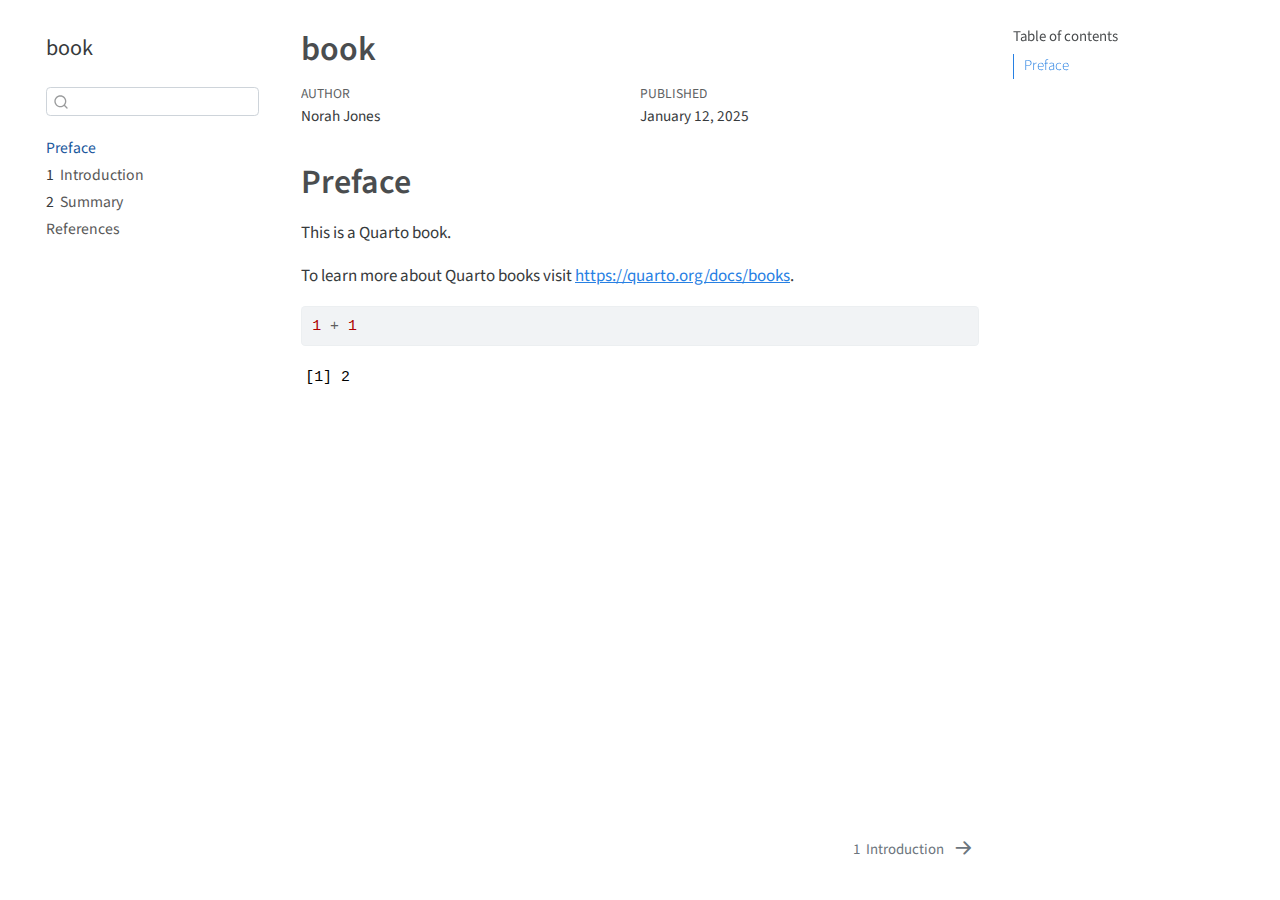
==== _book/index.html @ bacb1b83 "s" ====
<!DOCTYPE html>
<html xmlns="http://www.w3.org/1999/xhtml" lang="en" xml:lang="en"><head>

<meta charset="utf-8">
<meta name="generator" content="quarto-1.3.450">

<meta name="viewport" content="width=device-width, initial-scale=1.0, user-scalable=yes">

<meta name="author" content="Norah Jones">
<meta name="dcterms.date" content="2025-01-12">

<title>book</title>
<style>
code{white-space: pre-wrap;}
span.smallcaps{font-variant: small-caps;}
div.columns{display: flex; gap: min(4vw, 1.5em);}
div.column{flex: auto; overflow-x: auto;}
div.hanging-indent{margin-left: 1.5em; text-indent: -1.5em;}
ul.task-list{list-style: none;}
ul.task-list li input[type="checkbox"] {
  width: 0.8em;
  margin: 0 0.8em 0.2em -1em; /* quarto-specific, see https://github.com/quarto-dev/quarto-cli/issues/4556 */ 
  vertical-align: middle;
}
/* CSS for syntax highlighting */
pre > code.sourceCode { white-space: pre; position: relative; }
pre > code.sourceCode > span { display: inline-block; line-height: 1.25; }
pre > code.sourceCode > span:empty { height: 1.2em; }
.sourceCode { overflow: visible; }
code.sourceCode > span { color: inherit; text-decoration: inherit; }
div.sourceCode { margin: 1em 0; }
pre.sourceCode { margin: 0; }
@media screen {
div.sourceCode { overflow: auto; }
}
@media print {
pre > code.sourceCode { white-space: pre-wrap; }
pre > code.sourceCode > span { text-indent: -5em; padding-left: 5em; }
}
pre.numberSource code
  { counter-reset: source-line 0; }
pre.numberSource code > span
  { position: relative; left: -4em; counter-increment: source-line; }
pre.numberSource code > span > a:first-child::before
  { content: counter(source-line);
    position: relative; left: -1em; text-align: right; vertical-align: baseline;
    border: none; display: inline-block;
    -webkit-touch-callout: none; -webkit-user-select: none;
    -khtml-user-select: none; -moz-user-select: none;
    -ms-user-select: none; user-select: none;
    padding: 0 4px; width: 4em;
  }
pre.numberSource { margin-left: 3em;  padding-left: 4px; }
div.sourceCode
  {   }
@media screen {
pre > code.sourceCode > span > a:first-child::before { text-decoration: underline; }
}
</style>


<script src="site_libs/quarto-nav/quarto-nav.js"></script>
<script src="site_libs/quarto-nav/headroom.min.js"></script>
<script src="site_libs/clipboard/clipboard.min.js"></script>
<script src="site_libs/quarto-search/autocomplete.umd.js"></script>
<script src="site_libs/quarto-search/fuse.min.js"></script>
<script src="site_libs/quarto-search/quarto-search.js"></script>
<meta name="quarto:offset" content="./">
<link href="./intro.html" rel="next">
<script src="site_libs/quarto-html/quarto.js"></script>
<script src="site_libs/quarto-html/popper.min.js"></script>
<script src="site_libs/quarto-html/tippy.umd.min.js"></script>
<script src="site_libs/quarto-html/anchor.min.js"></script>
<link href="site_libs/quarto-html/tippy.css" rel="stylesheet">
<link href="site_libs/quarto-html/quarto-syntax-highlighting.css" rel="stylesheet" id="quarto-text-highlighting-styles">
<script src="site_libs/bootstrap/bootstrap.min.js"></script>
<link href="site_libs/bootstrap/bootstrap-icons.css" rel="stylesheet">
<link href="site_libs/bootstrap/bootstrap.min.css" rel="stylesheet" id="quarto-bootstrap" data-mode="light">
<script id="quarto-search-options" type="application/json">{
  "location": "sidebar",
  "copy-button": false,
  "collapse-after": 3,
  "panel-placement": "start",
  "type": "textbox",
  "limit": 20,
  "language": {
    "search-no-results-text": "No results",
    "search-matching-documents-text": "matching documents",
    "search-copy-link-title": "Copy link to search",
    "search-hide-matches-text": "Hide additional matches",
    "search-more-match-text": "more match in this document",
    "search-more-matches-text": "more matches in this document",
    "search-clear-button-title": "Clear",
    "search-detached-cancel-button-title": "Cancel",
    "search-submit-button-title": "Submit",
    "search-label": "Search"
  }
}</script>


</head>

<body class="nav-sidebar floating">

<div id="quarto-search-results"></div>
  <header id="quarto-header" class="headroom fixed-top">
  <nav class="quarto-secondary-nav">
    <div class="container-fluid d-flex">
      <button type="button" class="quarto-btn-toggle btn" data-bs-toggle="collapse" data-bs-target="#quarto-sidebar,#quarto-sidebar-glass" aria-controls="quarto-sidebar" aria-expanded="false" aria-label="Toggle sidebar navigation" onclick="if (window.quartoToggleHeadroom) { window.quartoToggleHeadroom(); }">
        <i class="bi bi-layout-text-sidebar-reverse"></i>
      </button>
      <nav class="quarto-page-breadcrumbs" aria-label="breadcrumb"><ol class="breadcrumb"><li class="breadcrumb-item"><a href="./index.html">Preface</a></li></ol></nav>
      <a class="flex-grow-1" role="button" data-bs-toggle="collapse" data-bs-target="#quarto-sidebar,#quarto-sidebar-glass" aria-controls="quarto-sidebar" aria-expanded="false" aria-label="Toggle sidebar navigation" onclick="if (window.quartoToggleHeadroom) { window.quartoToggleHeadroom(); }">      
      </a>
      <button type="button" class="btn quarto-search-button" aria-label="" onclick="window.quartoOpenSearch();">
        <i class="bi bi-search"></i>
      </button>
    </div>
  </nav>
</header>
<!-- content -->
<div id="quarto-content" class="quarto-container page-columns page-rows-contents page-layout-article">
<!-- sidebar -->
  <nav id="quarto-sidebar" class="sidebar collapse collapse-horizontal sidebar-navigation floating overflow-auto">
    <div class="pt-lg-2 mt-2 text-left sidebar-header">
    <div class="sidebar-title mb-0 py-0">
      <a href="./">book</a> 
    </div>
      </div>
        <div class="mt-2 flex-shrink-0 align-items-center">
        <div class="sidebar-search">
        <div id="quarto-search" class="" title="Search"></div>
        </div>
        </div>
    <div class="sidebar-menu-container"> 
    <ul class="list-unstyled mt-1">
        <li class="sidebar-item">
  <div class="sidebar-item-container"> 
  <a href="./index.html" class="sidebar-item-text sidebar-link active">
 <span class="menu-text">Preface</span></a>
  </div>
</li>
        <li class="sidebar-item">
  <div class="sidebar-item-container"> 
  <a href="./intro.html" class="sidebar-item-text sidebar-link">
 <span class="menu-text"><span class="chapter-number">1</span>&nbsp; <span class="chapter-title">Introduction</span></span></a>
  </div>
</li>
        <li class="sidebar-item">
  <div class="sidebar-item-container"> 
  <a href="./summary.html" class="sidebar-item-text sidebar-link">
 <span class="menu-text"><span class="chapter-number">2</span>&nbsp; <span class="chapter-title">Summary</span></span></a>
  </div>
</li>
        <li class="sidebar-item">
  <div class="sidebar-item-container"> 
  <a href="./references.html" class="sidebar-item-text sidebar-link">
 <span class="menu-text">References</span></a>
  </div>
</li>
    </ul>
    </div>
</nav>
<div id="quarto-sidebar-glass" data-bs-toggle="collapse" data-bs-target="#quarto-sidebar,#quarto-sidebar-glass"></div>
<!-- margin-sidebar -->
    <div id="quarto-margin-sidebar" class="sidebar margin-sidebar">
        <nav id="TOC" role="doc-toc" class="toc-active">
    <h2 id="toc-title">Table of contents</h2>
   
  <ul>
  <li><a href="#preface" id="toc-preface" class="nav-link active" data-scroll-target="#preface">Preface</a></li>
  </ul>
</nav>
    </div>
<!-- main -->
<main class="content" id="quarto-document-content">

<header id="title-block-header" class="quarto-title-block default">
<div class="quarto-title">
<h1 class="title">book</h1>
</div>



<div class="quarto-title-meta">

    <div>
    <div class="quarto-title-meta-heading">Author</div>
    <div class="quarto-title-meta-contents">
             <p>Norah Jones </p>
          </div>
  </div>
    
    <div>
    <div class="quarto-title-meta-heading">Published</div>
    <div class="quarto-title-meta-contents">
      <p class="date">January 12, 2025</p>
    </div>
  </div>
  
    
  </div>
  

</header>

<section id="preface" class="level1 unnumbered">
<h1 class="unnumbered">Preface</h1>
<p>This is a Quarto book.</p>
<p>To learn more about Quarto books visit <a href="https://quarto.org/docs/books" class="uri">https://quarto.org/docs/books</a>.</p>
<div class="cell">
<div class="sourceCode cell-code" id="cb1"><pre class="sourceCode r code-with-copy"><code class="sourceCode r"><span id="cb1-1"><a href="#cb1-1" aria-hidden="true" tabindex="-1"></a><span class="dv">1</span> <span class="sc">+</span> <span class="dv">1</span></span></code><button title="Copy to Clipboard" class="code-copy-button"><i class="bi"></i></button></pre></div>
<div class="cell-output cell-output-stdout">
<pre><code>[1] 2</code></pre>
</div>
</div>


</section>

</main> <!-- /main -->
<script id="quarto-html-after-body" type="application/javascript">
window.document.addEventListener("DOMContentLoaded", function (event) {
  const toggleBodyColorMode = (bsSheetEl) => {
    const mode = bsSheetEl.getAttribute("data-mode");
    const bodyEl = window.document.querySelector("body");
    if (mode === "dark") {
      bodyEl.classList.add("quarto-dark");
      bodyEl.classList.remove("quarto-light");
    } else {
      bodyEl.classList.add("quarto-light");
      bodyEl.classList.remove("quarto-dark");
    }
  }
  const toggleBodyColorPrimary = () => {
    const bsSheetEl = window.document.querySelector("link#quarto-bootstrap");
    if (bsSheetEl) {
      toggleBodyColorMode(bsSheetEl);
    }
  }
  toggleBodyColorPrimary();  
  const icon = "";
  const anchorJS = new window.AnchorJS();
  anchorJS.options = {
    placement: 'right',
    icon: icon
  };
  anchorJS.add('.anchored');
  const isCodeAnnotation = (el) => {
    for (const clz of el.classList) {
      if (clz.startsWith('code-annotation-')) {                     
        return true;
      }
    }
    return false;
  }
  const clipboard = new window.ClipboardJS('.code-copy-button', {
    text: function(trigger) {
      const codeEl = trigger.previousElementSibling.cloneNode(true);
      for (const childEl of codeEl.children) {
        if (isCodeAnnotation(childEl)) {
          childEl.remove();
        }
      }
      return codeEl.innerText;
    }
  });
  clipboard.on('success', function(e) {
    // button target
    const button = e.trigger;
    // don't keep focus
    button.blur();
    // flash "checked"
    button.classList.add('code-copy-button-checked');
    var currentTitle = button.getAttribute("title");
    button.setAttribute("title", "Copied!");
    let tooltip;
    if (window.bootstrap) {
      button.setAttribute("data-bs-toggle", "tooltip");
      button.setAttribute("data-bs-placement", "left");
      button.setAttribute("data-bs-title", "Copied!");
      tooltip = new bootstrap.Tooltip(button, 
        { trigger: "manual", 
          customClass: "code-copy-button-tooltip",
          offset: [0, -8]});
      tooltip.show();    
    }
    setTimeout(function() {
      if (tooltip) {
        tooltip.hide();
        button.removeAttribute("data-bs-title");
        button.removeAttribute("data-bs-toggle");
        button.removeAttribute("data-bs-placement");
      }
      button.setAttribute("title", currentTitle);
      button.classList.remove('code-copy-button-checked');
    }, 1000);
    // clear code selection
    e.clearSelection();
  });
  function tippyHover(el, contentFn) {
    const config = {
      allowHTML: true,
      content: contentFn,
      maxWidth: 500,
      delay: 100,
      arrow: false,
      appendTo: function(el) {
          return el.parentElement;
      },
      interactive: true,
      interactiveBorder: 10,
      theme: 'quarto',
      placement: 'bottom-start'
    };
    window.tippy(el, config); 
  }
  const noterefs = window.document.querySelectorAll('a[role="doc-noteref"]');
  for (var i=0; i<noterefs.length; i++) {
    const ref = noterefs[i];
    tippyHover(ref, function() {
      // use id or data attribute instead here
      let href = ref.getAttribute('data-footnote-href') || ref.getAttribute('href');
      try { href = new URL(href).hash; } catch {}
      const id = href.replace(/^#\/?/, "");
      const note = window.document.getElementById(id);
      return note.innerHTML;
    });
  }
      let selectedAnnoteEl;
      const selectorForAnnotation = ( cell, annotation) => {
        let cellAttr = 'data-code-cell="' + cell + '"';
        let lineAttr = 'data-code-annotation="' +  annotation + '"';
        const selector = 'span[' + cellAttr + '][' + lineAttr + ']';
        return selector;
      }
      const selectCodeLines = (annoteEl) => {
        const doc = window.document;
        const targetCell = annoteEl.getAttribute("data-target-cell");
        const targetAnnotation = annoteEl.getAttribute("data-target-annotation");
        const annoteSpan = window.document.querySelector(selectorForAnnotation(targetCell, targetAnnotation));
        const lines = annoteSpan.getAttribute("data-code-lines").split(",");
        const lineIds = lines.map((line) => {
          return targetCell + "-" + line;
        })
        let top = null;
        let height = null;
        let parent = null;
        if (lineIds.length > 0) {
            //compute the position of the single el (top and bottom and make a div)
            const el = window.document.getElementById(lineIds[0]);
            top = el.offsetTop;
            height = el.offsetHeight;
            parent = el.parentElement.parentElement;
          if (lineIds.length > 1) {
            const lastEl = window.document.getElementById(lineIds[lineIds.length - 1]);
            const bottom = lastEl.offsetTop + lastEl.offsetHeight;
            height = bottom - top;
          }
          if (top !== null && height !== null && parent !== null) {
            // cook up a div (if necessary) and position it 
            let div = window.document.getElementById("code-annotation-line-highlight");
            if (div === null) {
              div = window.document.createElement("div");
              div.setAttribute("id", "code-annotation-line-highlight");
              div.style.position = 'absolute';
              parent.appendChild(div);
            }
            div.style.top = top - 2 + "px";
            div.style.height = height + 4 + "px";
            let gutterDiv = window.document.getElementById("code-annotation-line-highlight-gutter");
            if (gutterDiv === null) {
              gutterDiv = window.document.createElement("div");
              gutterDiv.setAttribute("id", "code-annotation-line-highlight-gutter");
              gutterDiv.style.position = 'absolute';
              const codeCell = window.document.getElementById(targetCell);
              const gutter = codeCell.querySelector('.code-annotation-gutter');
              gutter.appendChild(gutterDiv);
            }
            gutterDiv.style.top = top - 2 + "px";
            gutterDiv.style.height = height + 4 + "px";
          }
          selectedAnnoteEl = annoteEl;
        }
      };
      const unselectCodeLines = () => {
        const elementsIds = ["code-annotation-line-highlight", "code-annotation-line-highlight-gutter"];
        elementsIds.forEach((elId) => {
          const div = window.document.getElementById(elId);
          if (div) {
            div.remove();
          }
        });
        selectedAnnoteEl = undefined;
      };
      // Attach click handler to the DT
      const annoteDls = window.document.querySelectorAll('dt[data-target-cell]');
      for (const annoteDlNode of annoteDls) {
        annoteDlNode.addEventListener('click', (event) => {
          const clickedEl = event.target;
          if (clickedEl !== selectedAnnoteEl) {
            unselectCodeLines();
            const activeEl = window.document.querySelector('dt[data-target-cell].code-annotation-active');
            if (activeEl) {
              activeEl.classList.remove('code-annotation-active');
            }
            selectCodeLines(clickedEl);
            clickedEl.classList.add('code-annotation-active');
          } else {
            // Unselect the line
            unselectCodeLines();
            clickedEl.classList.remove('code-annotation-active');
          }
        });
      }
  const findCites = (el) => {
    const parentEl = el.parentElement;
    if (parentEl) {
      const cites = parentEl.dataset.cites;
      if (cites) {
        return {
          el,
          cites: cites.split(' ')
        };
      } else {
        return findCites(el.parentElement)
      }
    } else {
      return undefined;
    }
  };
  var bibliorefs = window.document.querySelectorAll('a[role="doc-biblioref"]');
  for (var i=0; i<bibliorefs.length; i++) {
    const ref = bibliorefs[i];
    const citeInfo = findCites(ref);
    if (citeInfo) {
      tippyHover(citeInfo.el, function() {
        var popup = window.document.createElement('div');
        citeInfo.cites.forEach(function(cite) {
          var citeDiv = window.document.createElement('div');
          citeDiv.classList.add('hanging-indent');
          citeDiv.classList.add('csl-entry');
          var biblioDiv = window.document.getElementById('ref-' + cite);
          if (biblioDiv) {
            citeDiv.innerHTML = biblioDiv.innerHTML;
          }
          popup.appendChild(citeDiv);
        });
        return popup.innerHTML;
      });
    }
  }
});
</script>
<nav class="page-navigation">
  <div class="nav-page nav-page-previous">
  </div>
  <div class="nav-page nav-page-next">
      <a href="./intro.html" class="pagination-link">
        <span class="nav-page-text"><span class="chapter-number">1</span>&nbsp; <span class="chapter-title">Introduction</span></span> <i class="bi bi-arrow-right-short"></i>
      </a>
  </div>
</nav>
</div> <!-- /content -->



</body></html>
---- _book/site_libs/quarto-html/tippy.css ----
.tippy-box[data-animation=fade][data-state=hidden]{opacity:0}[data-tippy-root]{max-width:calc(100vw - 10px)}.tippy-box{position:relative;background-color:#333;color:#fff;border-radius:4px;font-size:14px;line-height:1.4;white-space:normal;outline:0;transition-property:transform,visibility,opacity}.tippy-box[data-placement^=top]>.tippy-arrow{bottom:0}.tippy-box[data-placement^=top]>.tippy-arrow:before{bottom:-7px;left:0;border-width:8px 8px 0;border-top-color:initial;transform-origin:center top}.tippy-box[data-placement^=bottom]>.tippy-arrow{top:0}.tippy-box[data-placement^=bottom]>.tippy-arrow:before{top:-7px;left:0;border-width:0 8px 8px;border-bottom-color:initial;transform-origin:center bottom}.tippy-box[data-placement^=left]>.tippy-arrow{right:0}.tippy-box[data-placement^=left]>.tippy-arrow:before{border-width:8px 0 8px 8px;border-left-color:initial;right:-7px;transform-origin:center left}.tippy-box[data-placement^=right]>.tippy-arrow{left:0}.tippy-box[data-placement^=right]>.tippy-arrow:before{left:-7px;border-width:8px 8px 8px 0;border-right-color:initial;transform-origin:center right}.tippy-box[data-inertia][data-state=visible]{transition-timing-function:cubic-bezier(.54,1.5,.38,1.11)}.tippy-arrow{width:16px;height:16px;color:#333}.tippy-arrow:before{content:"";position:absolute;border-color:transparent;border-style:solid}.tippy-content{position:relative;padding:5px 9px;z-index:1}
---- _book/site_libs/quarto-html/quarto-syntax-highlighting.css ----
/* quarto syntax highlight colors */
:root {
  --quarto-hl-ot-color: #003B4F;
  --quarto-hl-at-color: #657422;
  --quarto-hl-ss-color: #20794D;
  --quarto-hl-an-color: #5E5E5E;
  --quarto-hl-fu-color: #4758AB;
  --quarto-hl-st-color: #20794D;
  --quarto-hl-cf-color: #003B4F;
  --quarto-hl-op-color: #5E5E5E;
  --quarto-hl-er-color: #AD0000;
  --quarto-hl-bn-color: #AD0000;
  --quarto-hl-al-color: #AD0000;
  --quarto-hl-va-color: #111111;
  --quarto-hl-bu-color: inherit;
  --quarto-hl-ex-color: inherit;
  --quarto-hl-pp-color: #AD0000;
  --quarto-hl-in-color: #5E5E5E;
  --quarto-hl-vs-color: #20794D;
  --quarto-hl-wa-color: #5E5E5E;
  --quarto-hl-do-color: #5E5E5E;
  --quarto-hl-im-color: #00769E;
  --quarto-hl-ch-color: #20794D;
  --quarto-hl-dt-color: #AD0000;
  --quarto-hl-fl-color: #AD0000;
  --quarto-hl-co-color: #5E5E5E;
  --quarto-hl-cv-color: #5E5E5E;
  --quarto-hl-cn-color: #8f5902;
  --quarto-hl-sc-color: #5E5E5E;
  --quarto-hl-dv-color: #AD0000;
  --quarto-hl-kw-color: #003B4F;
}

/* other quarto variables */
:root {
  --quarto-font-monospace: SFMono-Regular, Menlo, Monaco, Consolas, "Liberation Mono", "Courier New", monospace;
}

pre > code.sourceCode > span {
  color: #003B4F;
}

code span {
  color: #003B4F;
}

code.sourceCode > span {
  color: #003B4F;
}

div.sourceCode,
div.sourceCode pre.sourceCode {
  color: #003B4F;
}

code span.ot {
  color: #003B4F;
  font-style: inherit;
}

code span.at {
  color: #657422;
  font-style: inherit;
}

code span.ss {
  color: #20794D;
  font-style: inherit;
}

code span.an {
  color: #5E5E5E;
  font-style: inherit;
}

code span.fu {
  color: #4758AB;
  font-style: inherit;
}

code span.st {
  color: #20794D;
  font-style: inherit;
}

code span.cf {
  color: #003B4F;
  font-style: inherit;
}

code span.op {
  color: #5E5E5E;
  font-style: inherit;
}

code span.er {
  color: #AD0000;
  font-style: inherit;
}

code span.bn {
  color: #AD0000;
  font-style: inherit;
}

code span.al {
  color: #AD0000;
  font-style: inherit;
}

code span.va {
  color: #111111;
  font-style: inherit;
}

code span.bu {
  font-style: inherit;
}

code span.ex {
  font-style: inherit;
}

code span.pp {
  color: #AD0000;
  font-style: inherit;
}

code span.in {
  color: #5E5E5E;
  font-style: inherit;
}

code span.vs {
  color: #20794D;
  font-style: inherit;
}

code span.wa {
  color: #5E5E5E;
  font-style: italic;
}

code span.do {
  color: #5E5E5E;
  font-style: italic;
}

code span.im {
  color: #00769E;
  font-style: inherit;
}

code span.ch {
  color: #20794D;
  font-style: inherit;
}

code span.dt {
  color: #AD0000;
  font-style: inherit;
}

code span.fl {
  color: #AD0000;
  font-style: inherit;
}

code span.co {
  color: #5E5E5E;
  font-style: inherit;
}

code span.cv {
  color: #5E5E5E;
  font-style: italic;
}

code span.cn {
  color: #8f5902;
  font-style: inherit;
}

code span.sc {
  color: #5E5E5E;
  font-style: inherit;
}

code span.dv {
  color: #AD0000;
  font-style: inherit;
}

code span.kw {
  color: #003B4F;
  font-style: inherit;
}

.prevent-inlining {
  content: "</";
}

/*# sourceMappingURL=debc5d5d77c3f9108843748ff7464032.css.map */
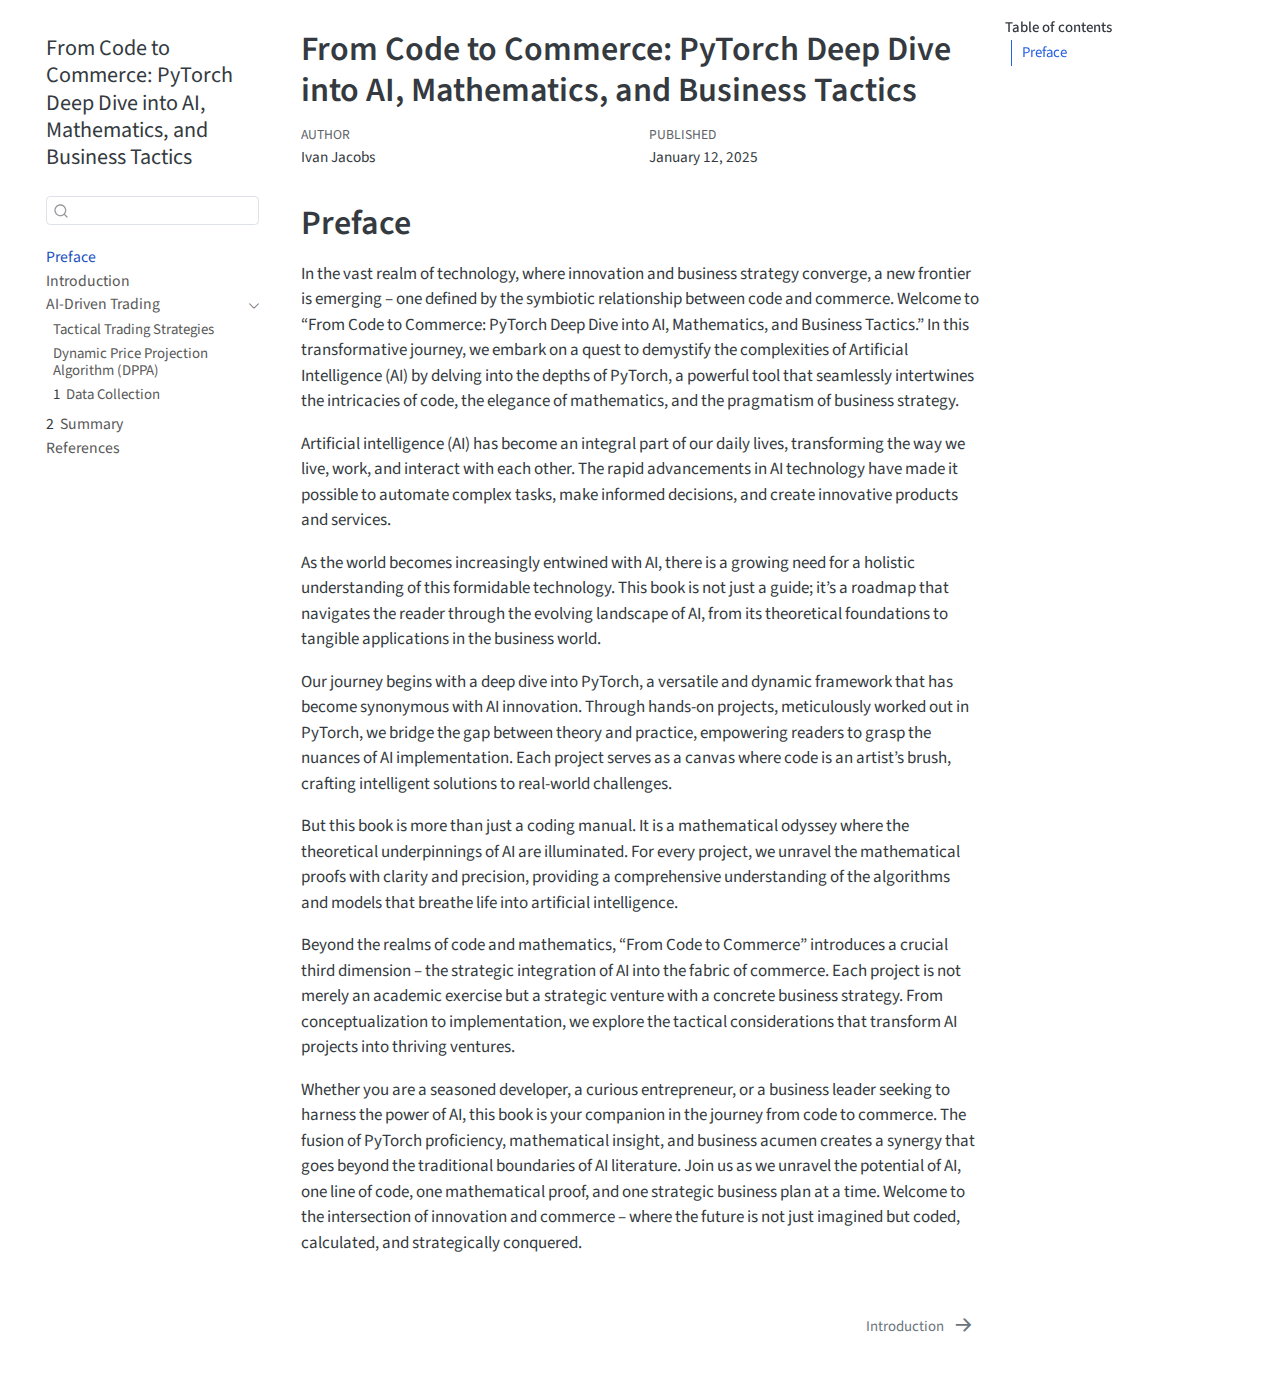
==== commit b4a6c80c: "b" ====
--- a/_book/index.html
+++ b/_book/index.html
@@ -2,14 +2,14 @@
 <html xmlns="http://www.w3.org/1999/xhtml" lang="en" xml:lang="en"><head>
 
 <meta charset="utf-8">
-<meta name="generator" content="quarto-1.3.450">
+<meta name="generator" content="quarto-1.4.533">
 
 <meta name="viewport" content="width=device-width, initial-scale=1.0, user-scalable=yes">
 
-<meta name="author" content="Norah Jones">
+<meta name="author" content="Ivan Jacobs">
 <meta name="dcterms.date" content="2025-01-12">
 
-<title>book</title>
+<title>From Code to Commerce: PyTorch Deep Dive into AI, Mathematics, and Business Tactics</title>
 <style>
 code{white-space: pre-wrap;}
 span.smallcaps{font-variant: small-caps;}
@@ -21,40 +21,6 @@
   width: 0.8em;
   margin: 0 0.8em 0.2em -1em; /* quarto-specific, see https://github.com/quarto-dev/quarto-cli/issues/4556 */ 
   vertical-align: middle;
-}
-/* CSS for syntax highlighting */
-pre > code.sourceCode { white-space: pre; position: relative; }
-pre > code.sourceCode > span { display: inline-block; line-height: 1.25; }
-pre > code.sourceCode > span:empty { height: 1.2em; }
-.sourceCode { overflow: visible; }
-code.sourceCode > span { color: inherit; text-decoration: inherit; }
-div.sourceCode { margin: 1em 0; }
-pre.sourceCode { margin: 0; }
-@media screen {
-div.sourceCode { overflow: auto; }
-}
-@media print {
-pre > code.sourceCode { white-space: pre-wrap; }
-pre > code.sourceCode > span { text-indent: -5em; padding-left: 5em; }
-}
-pre.numberSource code
-  { counter-reset: source-line 0; }
-pre.numberSource code > span
-  { position: relative; left: -4em; counter-increment: source-line; }
-pre.numberSource code > span > a:first-child::before
-  { content: counter(source-line);
-    position: relative; left: -1em; text-align: right; vertical-align: baseline;
-    border: none; display: inline-block;
-    -webkit-touch-callout: none; -webkit-user-select: none;
-    -khtml-user-select: none; -moz-user-select: none;
-    -ms-user-select: none; user-select: none;
-    padding: 0 4px; width: 4em;
-  }
-pre.numberSource { margin-left: 3em;  padding-left: 4px; }
-div.sourceCode
-  {   }
-@media screen {
-pre > code.sourceCode > span > a:first-child::before { text-decoration: underline; }
 }
 </style>
 
@@ -82,7 +48,13 @@
   "collapse-after": 3,
   "panel-placement": "start",
   "type": "textbox",
-  "limit": 20,
+  "limit": 50,
+  "keyboard-shortcut": [
+    "f",
+    "/",
+    "s"
+  ],
+  "show-item-context": false,
   "language": {
     "search-no-results-text": "No results",
     "search-matching-documents-text": "matching documents",
@@ -91,6 +63,7 @@
     "search-more-match-text": "more match in this document",
     "search-more-matches-text": "more matches in this document",
     "search-clear-button-title": "Clear",
+    "search-text-placeholder": "",
     "search-detached-cancel-button-title": "Cancel",
     "search-submit-button-title": "Submit",
     "search-label": "Search"
@@ -106,12 +79,12 @@
   <header id="quarto-header" class="headroom fixed-top">
   <nav class="quarto-secondary-nav">
     <div class="container-fluid d-flex">
-      <button type="button" class="quarto-btn-toggle btn" data-bs-toggle="collapse" data-bs-target="#quarto-sidebar,#quarto-sidebar-glass" aria-controls="quarto-sidebar" aria-expanded="false" aria-label="Toggle sidebar navigation" onclick="if (window.quartoToggleHeadroom) { window.quartoToggleHeadroom(); }">
+      <button type="button" class="quarto-btn-toggle btn" data-bs-toggle="collapse" data-bs-target=".quarto-sidebar-collapse-item" aria-controls="quarto-sidebar" aria-expanded="false" aria-label="Toggle sidebar navigation" onclick="if (window.quartoToggleHeadroom) { window.quartoToggleHeadroom(); }">
         <i class="bi bi-layout-text-sidebar-reverse"></i>
       </button>
-      <nav class="quarto-page-breadcrumbs" aria-label="breadcrumb"><ol class="breadcrumb"><li class="breadcrumb-item"><a href="./index.html">Preface</a></li></ol></nav>
-      <a class="flex-grow-1" role="button" data-bs-toggle="collapse" data-bs-target="#quarto-sidebar,#quarto-sidebar-glass" aria-controls="quarto-sidebar" aria-expanded="false" aria-label="Toggle sidebar navigation" onclick="if (window.quartoToggleHeadroom) { window.quartoToggleHeadroom(); }">      
-      </a>
+        <nav class="quarto-page-breadcrumbs" aria-label="breadcrumb"><ol class="breadcrumb"><li class="breadcrumb-item"><a href="./index.html">Preface</a></li></ol></nav>
+        <a class="flex-grow-1" role="button" data-bs-toggle="collapse" data-bs-target=".quarto-sidebar-collapse-item" aria-controls="quarto-sidebar" aria-expanded="false" aria-label="Toggle sidebar navigation" onclick="if (window.quartoToggleHeadroom) { window.quartoToggleHeadroom(); }">      
+        </a>
       <button type="button" class="btn quarto-search-button" aria-label="" onclick="window.quartoOpenSearch();">
         <i class="bi bi-search"></i>
       </button>
@@ -121,10 +94,10 @@
 <!-- content -->
 <div id="quarto-content" class="quarto-container page-columns page-rows-contents page-layout-article">
 <!-- sidebar -->
-  <nav id="quarto-sidebar" class="sidebar collapse collapse-horizontal sidebar-navigation floating overflow-auto">
+  <nav id="quarto-sidebar" class="sidebar collapse collapse-horizontal quarto-sidebar-collapse-item sidebar-navigation floating overflow-auto">
     <div class="pt-lg-2 mt-2 text-left sidebar-header">
     <div class="sidebar-title mb-0 py-0">
-      <a href="./">book</a> 
+      <a href="./">From Code to Commerce: PyTorch Deep Dive into AI, Mathematics, and Business Tactics</a> 
     </div>
       </div>
         <div class="mt-2 flex-shrink-0 align-items-center">
@@ -143,9 +116,38 @@
         <li class="sidebar-item">
   <div class="sidebar-item-container"> 
   <a href="./intro.html" class="sidebar-item-text sidebar-link">
- <span class="menu-text"><span class="chapter-number">1</span>&nbsp; <span class="chapter-title">Introduction</span></span></a>
+ <span class="menu-text">Introduction</span></a>
   </div>
 </li>
+        <li class="sidebar-item sidebar-item-section">
+      <div class="sidebar-item-container"> 
+            <a href="./trading/aitrading_introduction.html" class="sidebar-item-text sidebar-link">
+ <span class="menu-text">AI-Driven Trading</span></a>
+          <a class="sidebar-item-toggle text-start" data-bs-toggle="collapse" data-bs-target="#quarto-sidebar-section-1" aria-expanded="true" aria-label="Toggle section">
+            <i class="bi bi-chevron-right ms-2"></i>
+          </a> 
+      </div>
+      <ul id="quarto-sidebar-section-1" class="collapse list-unstyled sidebar-section depth1 show">  
+          <li class="sidebar-item">
+  <div class="sidebar-item-container"> 
+  <a href="./trading/trading_intro.html" class="sidebar-item-text sidebar-link">
+ <span class="menu-text">Tactical Trading Strategies</span></a>
+  </div>
+</li>
+          <li class="sidebar-item">
+  <div class="sidebar-item-container"> 
+  <a href="./trading/dppa.html" class="sidebar-item-text sidebar-link">
+ <span class="menu-text">Dynamic Price Projection Algorithm (DPPA)</span></a>
+  </div>
+</li>
+          <li class="sidebar-item">
+  <div class="sidebar-item-container"> 
+  <a href="./trading/Data Collection.html" class="sidebar-item-text sidebar-link">
+ <span class="menu-text"><span class="chapter-number">1</span>&nbsp; <span class="chapter-title">Data Collection</span></span></a>
+  </div>
+</li>
+      </ul>
+  </li>
         <li class="sidebar-item">
   <div class="sidebar-item-container"> 
   <a href="./summary.html" class="sidebar-item-text sidebar-link">
@@ -161,7 +163,7 @@
     </ul>
     </div>
 </nav>
-<div id="quarto-sidebar-glass" data-bs-toggle="collapse" data-bs-target="#quarto-sidebar,#quarto-sidebar-glass"></div>
+<div id="quarto-sidebar-glass" class="quarto-sidebar-collapse-item" data-bs-toggle="collapse" data-bs-target=".quarto-sidebar-collapse-item"></div>
 <!-- margin-sidebar -->
     <div id="quarto-margin-sidebar" class="sidebar margin-sidebar">
         <nav id="TOC" role="doc-toc" class="toc-active">
@@ -177,7 +179,7 @@
 
 <header id="title-block-header" class="quarto-title-block default">
 <div class="quarto-title">
-<h1 class="title">book</h1>
+<h1 class="title">From Code to Commerce: PyTorch Deep Dive into AI, Mathematics, and Business Tactics</h1>
 </div>
 
 
@@ -187,7 +189,7 @@
     <div>
     <div class="quarto-title-meta-heading">Author</div>
     <div class="quarto-title-meta-contents">
-             <p>Norah Jones </p>
+             <p>Ivan Jacobs </p>
           </div>
   </div>
     
@@ -202,18 +204,19 @@
   </div>
   
 
+
 </header>
+
 
 <section id="preface" class="level1 unnumbered">
 <h1 class="unnumbered">Preface</h1>
-<p>This is a Quarto book.</p>
-<p>To learn more about Quarto books visit <a href="https://quarto.org/docs/books" class="uri">https://quarto.org/docs/books</a>.</p>
-<div class="cell">
-<div class="sourceCode cell-code" id="cb1"><pre class="sourceCode r code-with-copy"><code class="sourceCode r"><span id="cb1-1"><a href="#cb1-1" aria-hidden="true" tabindex="-1"></a><span class="dv">1</span> <span class="sc">+</span> <span class="dv">1</span></span></code><button title="Copy to Clipboard" class="code-copy-button"><i class="bi"></i></button></pre></div>
-<div class="cell-output cell-output-stdout">
-<pre><code>[1] 2</code></pre>
-</div>
-</div>
+<p>In the vast realm of technology, where innovation and business strategy converge, a new frontier is emerging – one defined by the symbiotic relationship between code and commerce. Welcome to “From Code to Commerce: PyTorch Deep Dive into AI, Mathematics, and Business Tactics.” In this transformative journey, we embark on a quest to demystify the complexities of Artificial Intelligence (AI) by delving into the depths of PyTorch, a powerful tool that seamlessly intertwines the intricacies of code, the elegance of mathematics, and the pragmatism of business strategy.</p>
+<p>Artificial intelligence (AI) has become an integral part of our daily lives, transforming the way we live, work, and interact with each other. The rapid advancements in AI technology have made it possible to automate complex tasks, make informed decisions, and create innovative products and services.</p>
+<p>As the world becomes increasingly entwined with AI, there is a growing need for a holistic understanding of this formidable technology. This book is not just a guide; it’s a roadmap that navigates the reader through the evolving landscape of AI, from its theoretical foundations to tangible applications in the business world.</p>
+<p>Our journey begins with a deep dive into PyTorch, a versatile and dynamic framework that has become synonymous with AI innovation. Through hands-on projects, meticulously worked out in PyTorch, we bridge the gap between theory and practice, empowering readers to grasp the nuances of AI implementation. Each project serves as a canvas where code is an artist’s brush, crafting intelligent solutions to real-world challenges.</p>
+<p>But this book is more than just a coding manual. It is a mathematical odyssey where the theoretical underpinnings of AI are illuminated. For every project, we unravel the mathematical proofs with clarity and precision, providing a comprehensive understanding of the algorithms and models that breathe life into artificial intelligence.</p>
+<p>Beyond the realms of code and mathematics, “From Code to Commerce” introduces a crucial third dimension – the strategic integration of AI into the fabric of commerce. Each project is not merely an academic exercise but a strategic venture with a concrete business strategy. From conceptualization to implementation, we explore the tactical considerations that transform AI projects into thriving ventures.</p>
+<p>Whether you are a seasoned developer, a curious entrepreneur, or a business leader seeking to harness the power of AI, this book is your companion in the journey from code to commerce. The fusion of PyTorch proficiency, mathematical insight, and business acumen creates a synergy that goes beyond the traditional boundaries of AI literature. Join us as we unravel the potential of AI, one line of code, one mathematical proof, and one strategic business plan at a time. Welcome to the intersection of innovation and commerce – where the future is not just imagined but coded, calculated, and strategically conquered.</p>
 
 
 </section>
@@ -246,62 +249,60 @@
     icon: icon
   };
   anchorJS.add('.anchored');
-  const isCodeAnnotation = (el) => {
-    for (const clz of el.classList) {
-      if (clz.startsWith('code-annotation-')) {                     
-        return true;
-      }
-    }
-    return false;
-  }
-  const clipboard = new window.ClipboardJS('.code-copy-button', {
-    text: function(trigger) {
-      const codeEl = trigger.previousElementSibling.cloneNode(true);
-      for (const childEl of codeEl.children) {
-        if (isCodeAnnotation(childEl)) {
-          childEl.remove();
-        }
-      }
-      return codeEl.innerText;
-    }
-  });
-  clipboard.on('success', function(e) {
-    // button target
-    const button = e.trigger;
-    // don't keep focus
-    button.blur();
-    // flash "checked"
-    button.classList.add('code-copy-button-checked');
-    var currentTitle = button.getAttribute("title");
-    button.setAttribute("title", "Copied!");
-    let tooltip;
-    if (window.bootstrap) {
-      button.setAttribute("data-bs-toggle", "tooltip");
-      button.setAttribute("data-bs-placement", "left");
-      button.setAttribute("data-bs-title", "Copied!");
-      tooltip = new bootstrap.Tooltip(button, 
-        { trigger: "manual", 
-          customClass: "code-copy-button-tooltip",
-          offset: [0, -8]});
-      tooltip.show();    
-    }
-    setTimeout(function() {
-      if (tooltip) {
-        tooltip.hide();
-        button.removeAttribute("data-bs-title");
-        button.removeAttribute("data-bs-toggle");
-        button.removeAttribute("data-bs-placement");
-      }
-      button.setAttribute("title", currentTitle);
-      button.classList.remove('code-copy-button-checked');
-    }, 1000);
-    // clear code selection
-    e.clearSelection();
-  });
-  function tippyHover(el, contentFn) {
+  const viewSource = window.document.getElementById('quarto-view-source') ||
+                     window.document.getElementById('quarto-code-tools-source');
+  if (viewSource) {
+    const sourceUrl = viewSource.getAttribute("data-quarto-source-url");
+    viewSource.addEventListener("click", function(e) {
+      if (sourceUrl) {
+        // rstudio viewer pane
+        if (/\bcapabilities=\b/.test(window.location)) {
+          window.open(sourceUrl);
+        } else {
+          window.location.href = sourceUrl;
+        }
+      } else {
+        const modal = new bootstrap.Modal(document.getElementById('quarto-embedded-source-code-modal'));
+        modal.show();
+      }
+      return false;
+    });
+  }
+  function toggleCodeHandler(show) {
+    return function(e) {
+      const detailsSrc = window.document.querySelectorAll(".cell > details > .sourceCode");
+      for (let i=0; i<detailsSrc.length; i++) {
+        const details = detailsSrc[i].parentElement;
+        if (show) {
+          details.open = true;
+        } else {
+          details.removeAttribute("open");
+        }
+      }
+      const cellCodeDivs = window.document.querySelectorAll(".cell > .sourceCode");
+      const fromCls = show ? "hidden" : "unhidden";
+      const toCls = show ? "unhidden" : "hidden";
+      for (let i=0; i<cellCodeDivs.length; i++) {
+        const codeDiv = cellCodeDivs[i];
+        if (codeDiv.classList.contains(fromCls)) {
+          codeDiv.classList.remove(fromCls);
+          codeDiv.classList.add(toCls);
+        } 
+      }
+      return false;
+    }
+  }
+  const hideAllCode = window.document.getElementById("quarto-hide-all-code");
+  if (hideAllCode) {
+    hideAllCode.addEventListener("click", toggleCodeHandler(false));
+  }
+  const showAllCode = window.document.getElementById("quarto-show-all-code");
+  if (showAllCode) {
+    showAllCode.addEventListener("click", toggleCodeHandler(true));
+  }
+  function tippyHover(el, contentFn, onTriggerFn, onUntriggerFn) {
     const config = {
       allowHTML: true,
-      content: contentFn,
       maxWidth: 500,
       delay: 100,
       arrow: false,
@@ -311,8 +312,17 @@
       interactive: true,
       interactiveBorder: 10,
       theme: 'quarto',
-      placement: 'bottom-start'
+      placement: 'bottom-start',
     };
+    if (contentFn) {
+      config.content = contentFn;
+    }
+    if (onTriggerFn) {
+      config.onTrigger = onTriggerFn;
+    }
+    if (onUntriggerFn) {
+      config.onUntrigger = onUntriggerFn;
+    }
     window.tippy(el, config); 
   }
   const noterefs = window.document.querySelectorAll('a[role="doc-noteref"]');
@@ -325,6 +335,120 @@
       const id = href.replace(/^#\/?/, "");
       const note = window.document.getElementById(id);
       return note.innerHTML;
+    });
+  }
+  const xrefs = window.document.querySelectorAll('a.quarto-xref');
+  const processXRef = (id, note) => {
+    // Strip column container classes
+    const stripColumnClz = (el) => {
+      el.classList.remove("page-full", "page-columns");
+      if (el.children) {
+        for (const child of el.children) {
+          stripColumnClz(child);
+        }
+      }
+    }
+    stripColumnClz(note)
+    if (id === null || id.startsWith('sec-')) {
+      // Special case sections, only their first couple elements
+      const container = document.createElement("div");
+      if (note.children && note.children.length > 2) {
+        container.appendChild(note.children[0].cloneNode(true));
+        for (let i = 1; i < note.children.length; i++) {
+          const child = note.children[i];
+          if (child.tagName === "P" && child.innerText === "") {
+            continue;
+          } else {
+            container.appendChild(child.cloneNode(true));
+            break;
+          }
+        }
+        if (window.Quarto?.typesetMath) {
+          window.Quarto.typesetMath(container);
+        }
+        return container.innerHTML
+      } else {
+        if (window.Quarto?.typesetMath) {
+          window.Quarto.typesetMath(note);
+        }
+        return note.innerHTML;
+      }
+    } else {
+      // Remove any anchor links if they are present
+      const anchorLink = note.querySelector('a.anchorjs-link');
+      if (anchorLink) {
+        anchorLink.remove();
+      }
+      if (window.Quarto?.typesetMath) {
+        window.Quarto.typesetMath(note);
+      }
+      return note.innerHTML;
+    }
+  }
+  for (var i=0; i<xrefs.length; i++) {
+    const xref = xrefs[i];
+    tippyHover(xref, undefined, function(instance) {
+      instance.disable();
+      let url = xref.getAttribute('href');
+      let hash = undefined; 
+      if (url.startsWith('#')) {
+        hash = url;
+      } else {
+        try { hash = new URL(url).hash; } catch {}
+      }
+      if (hash) {
+        const id = hash.replace(/^#\/?/, "");
+        const note = window.document.getElementById(id);
+        if (note !== null) {
+          try {
+            const html = processXRef(id, note.cloneNode(true));
+            instance.setContent(html);
+          } finally {
+            instance.enable();
+            instance.show();
+          }
+        } else {
+          // See if we can fetch this
+          fetch(url.split('#')[0])
+          .then(res => res.text())
+          .then(html => {
+            const parser = new DOMParser();
+            const htmlDoc = parser.parseFromString(html, "text/html");
+            const note = htmlDoc.getElementById(id);
+            if (note !== null) {
+              const html = processXRef(id, note);
+              instance.setContent(html);
+            } 
+          }).finally(() => {
+            instance.enable();
+            instance.show();
+          });
+        }
+      } else {
+        // See if we can fetch a full url (with no hash to target)
+        // This is a special case and we should probably do some content thinning / targeting
+        fetch(url)
+        .then(res => res.text())
+        .then(html => {
+          const parser = new DOMParser();
+          const htmlDoc = parser.parseFromString(html, "text/html");
+          const note = htmlDoc.querySelector('main.content');
+          if (note !== null) {
+            // This should only happen for chapter cross references
+            // (since there is no id in the URL)
+            // remove the first header
+            if (note.children.length > 0 && note.children[0].tagName === "HEADER") {
+              note.children[0].remove();
+            }
+            const html = processXRef(null, note);
+            instance.setContent(html);
+          } 
+        }).finally(() => {
+          instance.enable();
+          instance.show();
+        });
+      }
+    }, function(instance) {
     });
   }
       let selectedAnnoteEl;
@@ -368,6 +492,7 @@
             }
             div.style.top = top - 2 + "px";
             div.style.height = height + 4 + "px";
+            div.style.left = 0;
             let gutterDiv = window.document.getElementById("code-annotation-line-highlight-gutter");
             if (gutterDiv === null) {
               gutterDiv = window.document.createElement("div");
@@ -393,25 +518,92 @@
         });
         selectedAnnoteEl = undefined;
       };
-      // Attach click handler to the DT
-      const annoteDls = window.document.querySelectorAll('dt[data-target-cell]');
-      for (const annoteDlNode of annoteDls) {
-        annoteDlNode.addEventListener('click', (event) => {
-          const clickedEl = event.target;
-          if (clickedEl !== selectedAnnoteEl) {
+        // Handle positioning of the toggle
+    window.addEventListener(
+      "resize",
+      throttle(() => {
+        elRect = undefined;
+        if (selectedAnnoteEl) {
+          selectCodeLines(selectedAnnoteEl);
+        }
+      }, 10)
+    );
+    function throttle(fn, ms) {
+    let throttle = false;
+    let timer;
+      return (...args) => {
+        if(!throttle) { // first call gets through
+            fn.apply(this, args);
+            throttle = true;
+        } else { // all the others get throttled
+            if(timer) clearTimeout(timer); // cancel #2
+            timer = setTimeout(() => {
+              fn.apply(this, args);
+              timer = throttle = false;
+            }, ms);
+        }
+      };
+    }
+      const annoteTargets = window.document.querySelectorAll('.code-annotation-anchor');
+      for (let i=0; i<annoteTargets.length; i++) {
+        const annoteTarget = annoteTargets[i];
+        const targetCell = annoteTarget.getAttribute("data-target-cell");
+        const targetAnnotation = annoteTarget.getAttribute("data-target-annotation");
+        const contentFn = () => {
+          const content = window.document.querySelector(selectorForAnnotation(targetCell, targetAnnotation));
+          if (content) {
+            const tipContent = content.cloneNode(true);
+            tipContent.classList.add("code-annotation-tip-content");
+            return tipContent.outerHTML;
+          }
+        }
+        const config = {
+          allowHTML: true,
+          content: contentFn,
+          onShow: (instance) => {
+            selectCodeLines(instance.reference);
+            instance.reference.classList.add('code-annotation-active');
+            window.tippy.hideAll();
+          },
+          onHide: (instance) => {
             unselectCodeLines();
-            const activeEl = window.document.querySelector('dt[data-target-cell].code-annotation-active');
-            if (activeEl) {
-              activeEl.classList.remove('code-annotation-active');
+            instance.reference.classList.remove('code-annotation-active');
+          },
+          maxWidth: 300,
+          delay: [50, 0],
+          duration: [200, 0],
+          offset: [5, 10],
+          arrow: true,
+          trigger: 'click',
+          appendTo: function(el) {
+            return el.parentElement.parentElement.parentElement;
+          },
+          interactive: true,
+          interactiveBorder: 10,
+          theme: 'quarto',
+          placement: 'right',
+          positionFixed: true,
+          popperOptions: {
+            modifiers: [
+            {
+              name: 'flip',
+              options: {
+                flipVariations: false, // true by default
+                allowedAutoPlacements: ['right'],
+                fallbackPlacements: ['right', 'top', 'top-start', 'top-end', 'bottom', 'bottom-start', 'bottom-end', 'left'],
+              },
+            },
+            {
+              name: 'preventOverflow',
+              options: {
+                mainAxis: false,
+                altAxis: false
+              }
             }
-            selectCodeLines(clickedEl);
-            clickedEl.classList.add('code-annotation-active');
-          } else {
-            // Unselect the line
-            unselectCodeLines();
-            clickedEl.classList.remove('code-annotation-active');
-          }
-        });
+            ]        
+          }      
+        };
+        window.tippy(annoteTarget, config); 
       }
   const findCites = (el) => {
     const parentEl = el.parentElement;
@@ -456,8 +648,8 @@
   <div class="nav-page nav-page-previous">
   </div>
   <div class="nav-page nav-page-next">
-      <a href="./intro.html" class="pagination-link">
-        <span class="nav-page-text"><span class="chapter-number">1</span>&nbsp; <span class="chapter-title">Introduction</span></span> <i class="bi bi-arrow-right-short"></i>
+      <a href="./intro.html" class="pagination-link" aria-label="Introduction">
+        <span class="nav-page-text">Introduction</span> <i class="bi bi-arrow-right-short"></i>
       </a>
   </div>
 </nav>
@@ -465,4 +657,5 @@
 
 
 
+
 </body></html>--- a/_book/site_libs/quarto-html/quarto-syntax-highlighting.css
+++ b/_book/site_libs/quarto-html/quarto-syntax-highlighting.css
@@ -1,34 +1,34 @@
 /* quarto syntax highlight colors */
 :root {
-  --quarto-hl-ot-color: #003B4F;
-  --quarto-hl-at-color: #657422;
-  --quarto-hl-ss-color: #20794D;
-  --quarto-hl-an-color: #5E5E5E;
-  --quarto-hl-fu-color: #4758AB;
-  --quarto-hl-st-color: #20794D;
-  --quarto-hl-cf-color: #003B4F;
-  --quarto-hl-op-color: #5E5E5E;
-  --quarto-hl-er-color: #AD0000;
-  --quarto-hl-bn-color: #AD0000;
-  --quarto-hl-al-color: #AD0000;
-  --quarto-hl-va-color: #111111;
-  --quarto-hl-bu-color: inherit;
-  --quarto-hl-ex-color: inherit;
-  --quarto-hl-pp-color: #AD0000;
-  --quarto-hl-in-color: #5E5E5E;
-  --quarto-hl-vs-color: #20794D;
-  --quarto-hl-wa-color: #5E5E5E;
-  --quarto-hl-do-color: #5E5E5E;
-  --quarto-hl-im-color: #00769E;
-  --quarto-hl-ch-color: #20794D;
-  --quarto-hl-dt-color: #AD0000;
-  --quarto-hl-fl-color: #AD0000;
-  --quarto-hl-co-color: #5E5E5E;
-  --quarto-hl-cv-color: #5E5E5E;
-  --quarto-hl-cn-color: #8f5902;
-  --quarto-hl-sc-color: #5E5E5E;
-  --quarto-hl-dv-color: #AD0000;
-  --quarto-hl-kw-color: #003B4F;
+  --quarto-hl-al-color: #ff5555;
+  --quarto-hl-an-color: #ff79c6;
+  --quarto-hl-at-color: #ff79c6;
+  --quarto-hl-bn-color: #bd93f9;
+  --quarto-hl-bu-color: #8be9fd;
+  --quarto-hl-ch-color: #f1fa8c;
+  --quarto-hl-co-color: #6272a4;
+  --quarto-hl-cv-color: #8be9fd;
+  --quarto-hl-cn-color: #bd93f9;
+  --quarto-hl-cf-color: #ff79c6;
+  --quarto-hl-dt-color: #8be9fd;
+  --quarto-hl-dv-color: #bd93f9;
+  --quarto-hl-do-color: #ffb86c;
+  --quarto-hl-er-color: #ff5555;
+  --quarto-hl-ex-color: #8be9fd;
+  --quarto-hl-fl-color: #bd93f9;
+  --quarto-hl-fu-color: #50fa7b;
+  --quarto-hl-im-color: #ff79c6;
+  --quarto-hl-in-color: #f1fa8c;
+  --quarto-hl-kw-color: #ff79c6;
+  --quarto-hl-op-color: #f8f8f2;
+  --quarto-hl-pp-color: #ff79c6;
+  --quarto-hl-re-color: #8be9fd;
+  --quarto-hl-sc-color: #ff79c6;
+  --quarto-hl-ss-color: #f1fa8c;
+  --quarto-hl-st-color: #f1fa8c;
+  --quarto-hl-va-color: #8be9fd;
+  --quarto-hl-vs-color: #f1fa8c;
+  --quarto-hl-wa-color: #ff5555;
 }
 
 /* other quarto variables */
@@ -36,164 +36,141 @@
   --quarto-font-monospace: SFMono-Regular, Menlo, Monaco, Consolas, "Liberation Mono", "Courier New", monospace;
 }
 
+code span.al {
+  font-weight: bold;
+  color: #ff5555;
+}
+
+code span.an {
+  color: #ff79c6;
+}
+
+code span.at {
+  color: #ff79c6;
+}
+
+code span.bn {
+  color: #bd93f9;
+}
+
+code span.bu {
+  color: #8be9fd;
+}
+
+code span.ch {
+  color: #f1fa8c;
+}
+
+code span.co {
+  color: #6272a4;
+}
+
+code span.cv {
+  color: #8be9fd;
+}
+
+code span.cn {
+  font-weight: bold;
+  color: #bd93f9;
+}
+
+code span.cf {
+  color: #ff79c6;
+}
+
+code span.dt {
+  font-style: italic;
+  color: #8be9fd;
+}
+
+code span.dv {
+  color: #bd93f9;
+}
+
+code span.do {
+  color: #ffb86c;
+}
+
+code span.er {
+  color: #ff5555;
+  text-decoration: underline;
+}
+
+code span.ex {
+  color: #8be9fd;
+}
+
+code span.fl {
+  color: #bd93f9;
+}
+
+code span.fu {
+  color: #50fa7b;
+}
+
+code span.im {
+  color: #ff79c6;
+}
+
+code span.in {
+  color: #f1fa8c;
+}
+
+code span.kw {
+  color: #ff79c6;
+}
+
 pre > code.sourceCode > span {
-  color: #003B4F;
+  color: #f8f8f2;
 }
 
 code span {
-  color: #003B4F;
+  color: #f8f8f2;
 }
 
 code.sourceCode > span {
-  color: #003B4F;
+  color: #f8f8f2;
 }
 
 div.sourceCode,
 div.sourceCode pre.sourceCode {
-  color: #003B4F;
+  color: #f8f8f2;
 }
 
-code span.ot {
-  color: #003B4F;
-  font-style: inherit;
+code span.op {
+  color: #f8f8f2;
 }
 
-code span.at {
-  color: #657422;
-  font-style: inherit;
+code span.pp {
+  color: #ff79c6;
+}
+
+code span.re {
+  color: #8be9fd;
+}
+
+code span.sc {
+  color: #ff79c6;
 }
 
 code span.ss {
-  color: #20794D;
-  font-style: inherit;
-}
-
-code span.an {
-  color: #5E5E5E;
-  font-style: inherit;
-}
-
-code span.fu {
-  color: #4758AB;
-  font-style: inherit;
+  color: #f1fa8c;
 }
 
 code span.st {
-  color: #20794D;
-  font-style: inherit;
-}
-
-code span.cf {
-  color: #003B4F;
-  font-style: inherit;
-}
-
-code span.op {
-  color: #5E5E5E;
-  font-style: inherit;
-}
-
-code span.er {
-  color: #AD0000;
-  font-style: inherit;
-}
-
-code span.bn {
-  color: #AD0000;
-  font-style: inherit;
-}
-
-code span.al {
-  color: #AD0000;
-  font-style: inherit;
+  color: #f1fa8c;
 }
 
 code span.va {
-  color: #111111;
-  font-style: inherit;
-}
-
-code span.bu {
-  font-style: inherit;
-}
-
-code span.ex {
-  font-style: inherit;
-}
-
-code span.pp {
-  color: #AD0000;
-  font-style: inherit;
-}
-
-code span.in {
-  color: #5E5E5E;
-  font-style: inherit;
+  color: #8be9fd;
 }
 
 code span.vs {
-  color: #20794D;
-  font-style: inherit;
+  color: #f1fa8c;
 }
 
 code span.wa {
-  color: #5E5E5E;
-  font-style: italic;
-}
-
-code span.do {
-  color: #5E5E5E;
-  font-style: italic;
-}
-
-code span.im {
-  color: #00769E;
-  font-style: inherit;
-}
-
-code span.ch {
-  color: #20794D;
-  font-style: inherit;
-}
-
-code span.dt {
-  color: #AD0000;
-  font-style: inherit;
-}
-
-code span.fl {
-  color: #AD0000;
-  font-style: inherit;
-}
-
-code span.co {
-  color: #5E5E5E;
-  font-style: inherit;
-}
-
-code span.cv {
-  color: #5E5E5E;
-  font-style: italic;
-}
-
-code span.cn {
-  color: #8f5902;
-  font-style: inherit;
-}
-
-code span.sc {
-  color: #5E5E5E;
-  font-style: inherit;
-}
-
-code span.dv {
-  color: #AD0000;
-  font-style: inherit;
-}
-
-code span.kw {
-  color: #003B4F;
-  font-style: inherit;
+  color: #ff5555;
 }
 
 .prevent-inlining {
